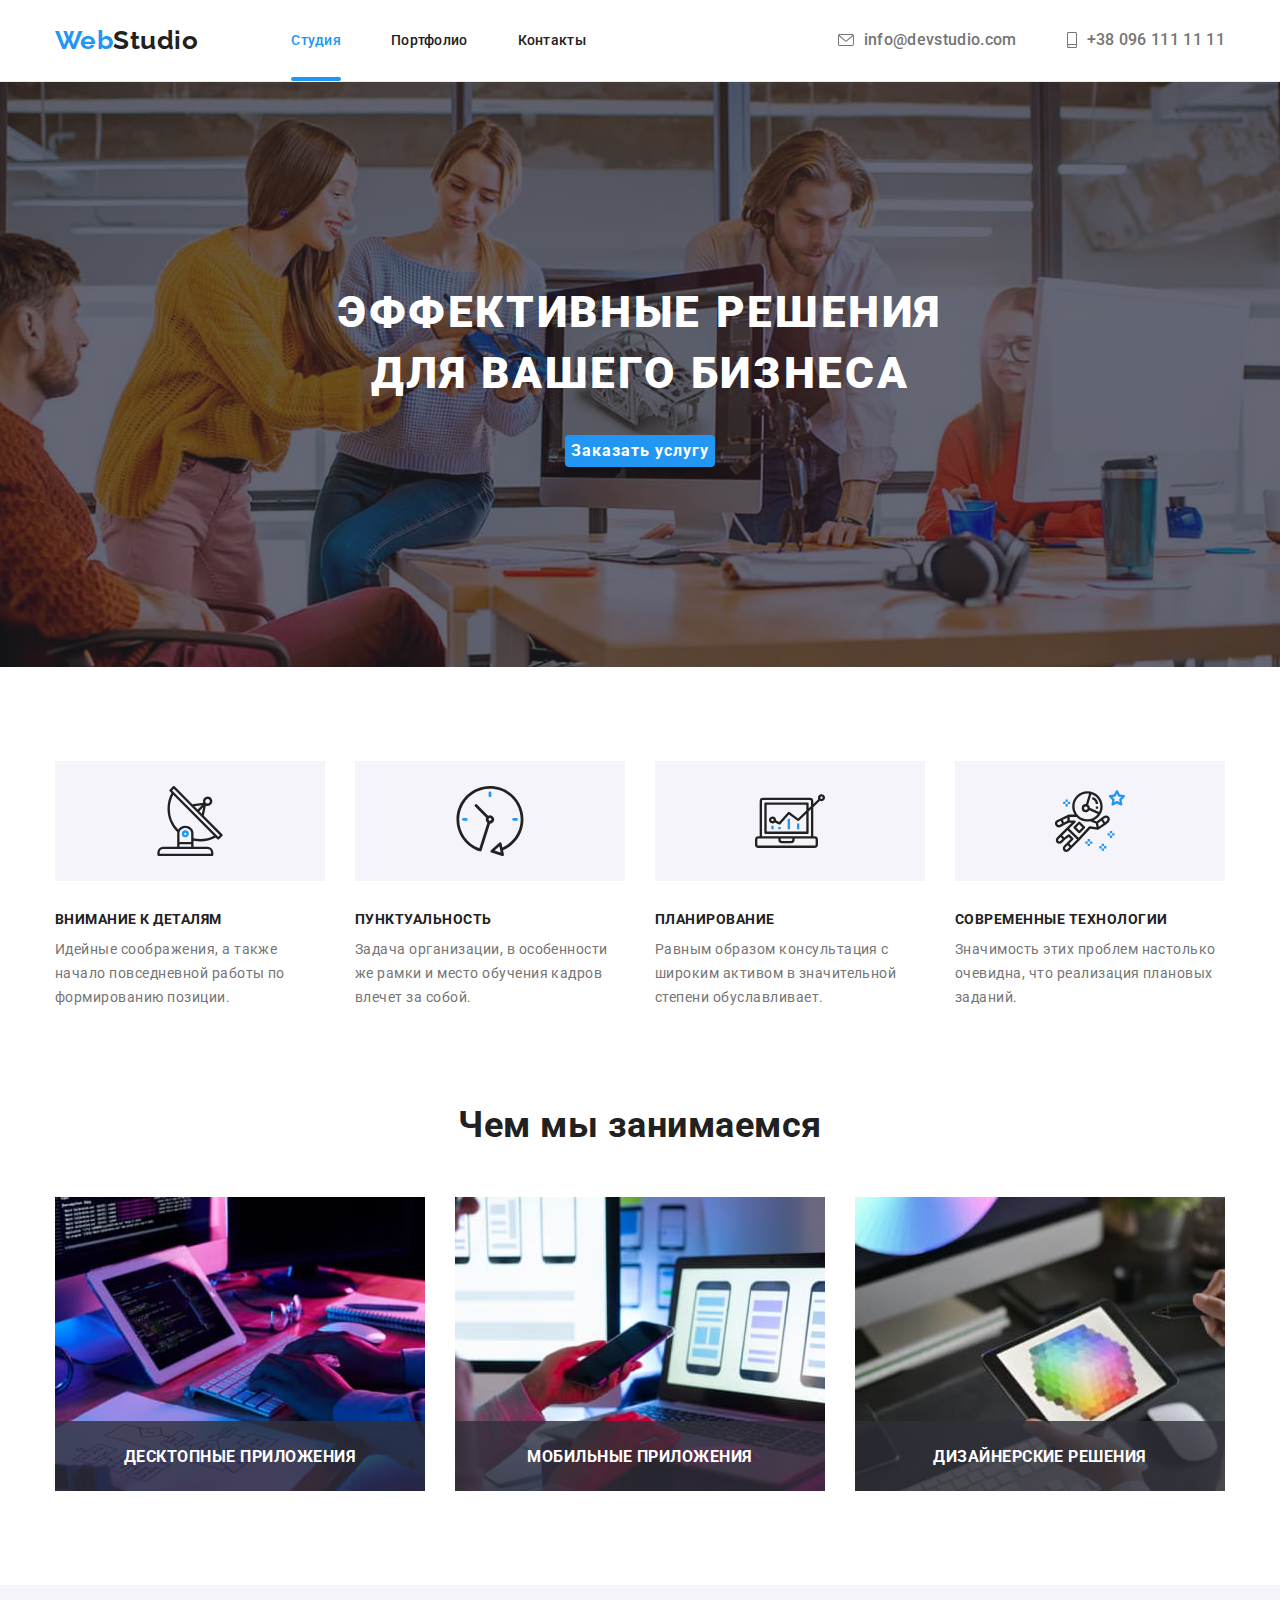
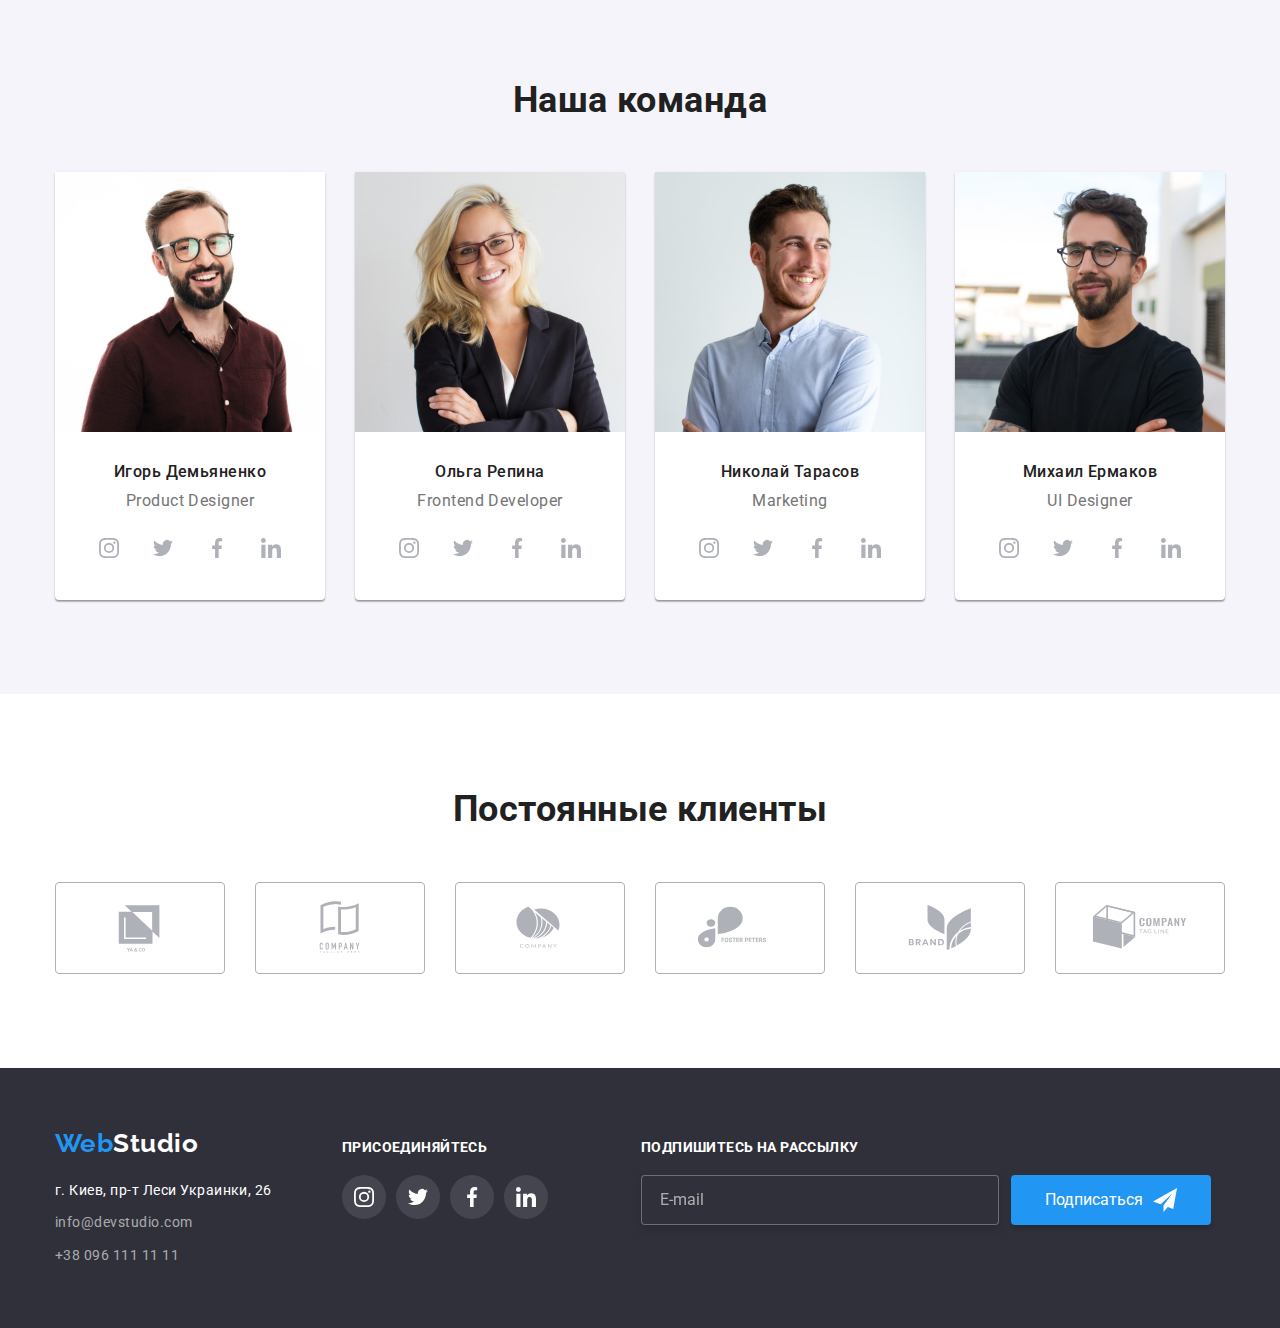
==== index.html @ 96d2380d "Добавляет дз6" ====
<!DOCTYPE html>
<html lang="ru">
    <head>
        <meta charset="UTF-8">
        <meta name="viewport" content="width=device-width, initial-scale=1.0">
        <title>ДЗ</title>
        <link href="https://fonts.googleapis.com/css2?family=Raleway:wght@700&family=Roboto:wght@400;500;700;900&display=swap"
            rel="stylesheet">
        <link rel="stylesheet" href="https://cdnjs.cloudflare.com/ajax/libs/modern-normalize/1.1.0/modern-normalize.min.css">
        <link rel="stylesheet" href="./css/style.css">
    </head>
    <body>
        <header class="header">
            <div class="container header-container">
                <nav class="nav-header">   
                    <a href="./index.html" class="logo">
                        <span class="logo-first">Web</span><span class="logo-second">Studio</span>
                    </a>
                    <ul class="site-nav list">
                        <li class="item"><a href="./index.html" class="studio">Студия</a></li>
                        <li class="item"><a href="./portfolio.html" class="link">Портфолио</a></li>
                        <li class="item"><a href="" class="link">Контакты</a></li>
                    </ul>
                </nav>
                    <ul class="nav-adress list">
                        <li class="envelope">
                            <a class="adress adress-envelope list" href="mailto:info@devstudio.com">
                                <svg width="16px" height="12px" class="icon-adress">
                                    <use href="./img/Icon/icon.svg#envelope"></use>
                                </svg>
                                info@devstudio.com</a>
                        </li>
                        <li>
                            <a class="adress adress-smartphone list" href="tel:+380961111111">
                                <svg width="10px" height="16px" class="icon-adress">
                                    <use href="./img/Icon/icon.svg#smartphone"></use>
                                </svg>
                                +38 096 111 11 11</a>
                        </li>
                    </ul>
            </div>
        </header>
        <main>

            <!-- Герой -->

            <section class="hero overlay">
                <div class="container">
                    <h1 class="hero-title">ЭФФЕКТИВНЫЕ РЕШЕНИЯ <br> ДЛЯ ВАШЕГО БИЗНЕСА</h1>
                    <button data-modal-open class="hero-button">Заказать услугу</button>
                </div>
            </section>

            <!-- Наши особенности -->
            
            <section class="section-features">
                <div class="container">
                    <h2 class="section-features-title">Наши особенности</h2>
                    <ul class="features list">
                        <li class="features-item">
                            <div class="icon-feature">
                                <svg width="70" height="70">
                                    <use href="./img/Icon/icon.svg#antenna"></use>
                                </svg>
                            </div>
                            <h3 class="features-title">ВНИМАНИЕ К ДЕТАЛЯМ</h3>
                            <p class="features-text">Идейные соображения, а также начало повседневной работы по формированию позиции.</p>
                        </li>
                        <li class="features-item">
                            <div class="icon-feature">
                                <svg width="70" height="70">
                                    <use href="./img/Icon/icon.svg#clock"></use>
                                </svg>
                            </div>
                            <h3 class="features-title list">ПУНКТУАЛЬНОСТЬ</h3>
                            <p class="features-text">Задача организации, в особенности же рамки и место обучения кадров влечет за собой.</p>
                        </li>
                        <li class="features-item">
                            <div class="icon-feature">
                                <svg width="70" height="70">
                                    <use href="./img/Icon/icon.svg#diagram"></use>
                                </svg>
                            </div>
                            <h3 class="features-title list">ПЛАНИРОВАНИЕ</h3>
                            <p class="features-text">Равным образом консультация с широким активом в значительной степени обуславливает.</p>
                        </li>
                        <li class="features-item">
                            <div class="icon-feature">
                                <svg width="70" height="70">
                                    <use href="./img/Icon/icon.svg#astronaut"></use>
                                </svg>
                            </div>
                            <h3 class="features-title list">СОВРЕМЕННЫЕ ТЕХНОЛОГИИ</h3>
                            <p class="features-text">Значимость этих проблем настолько очевидна, что реализация плановых заданий.</p>
                        </li>
                    </ul>
                </div>
            </section>

            <!-- Чем мы занимаемся -->

            <section class="section-work">
                <div class="container">
                    <h2 class="section-work-title">Чем мы занимаемся</h2>
                    <ul class="work">
                        <li class="work-img list">
                            <img src="./img/img.jpg" alt="Десктопные приложения" width="370">
                            <p class="work-img-text">ДЕСКТОПНЫЕ ПРИЛОЖЕНИЯ</p>
                        </li>
                        <li class="work-img list">
                            <img src="./img/img2.jpg" alt="Мобильные приложения" width="370">
                            <p class="work-img-text">МОБИЛЬНЫЕ ПРИЛОЖЕНИЯ</p>
                        </li>
                        <li class="work-img list">
                            <img src="./img/img3.jpg" alt="Дизайнерские решения" width="370">
                            <p class="work-img-text">ДИЗАЙНЕРСКИЕ РЕШЕНИЯ</p>
                        </li>
                    </ul>
                </div>
            </section>
            
            <!-- Наша команда -->

            <section class="section-employee">
                <div class="container">
                    <h2 class="section-employee-title">Наша команда</h2>
                    <ul class="employee list">
                        <li class="employee-item">
                            <img src="./img/img4.jpg" alt="Игорь Демьяненко" width="270">
                            <div class="employee-info">
                                <h3 class="employee-title">Игорь Демьяненко</h3>
                                <p class="employee-position">Product Designer</p>
                                <ul class="sn-links">
                                    <li>
                                        <a class="sn-link">
                                            <svg width="20px" height="20px" class="sn-icon">
                                                <use href="./img/Icon/icon.svg#instagram"></use>
                                            </svg>
                                        </a>
                                    </li>
                                    <li>
                                        <a class="sn-link">
                                            <svg width="20px" height="20px" class="sn-icon">
                                                <use href="./img/Icon/icon.svg#twitter"></use>
                                            </svg>
                                        </a>
                                    </li>
                                    <li>
                                        <a class="sn-link">
                                            <svg width="20px" height="20px" class="sn-icon">
                                                <use href="./img/Icon/icon.svg#facebook"></use>
                                            </svg>
                                        </a>
                                    </li>
                                    <li>
                                        <a class="sn-link">
                                            <svg width="20px" height="20px" class="sn-icon">
                                                <use href="./img/Icon/icon.svg#linkedin"></use>
                                            </svg>
                                        </a>
                                    </li>
                                </ul>
                            </div>
                        </li>
                        <li class="employee-item">
                            <img src="./img/img5.jpg" alt="Ольга Репина" width="270">
                            <div class="employee-info">
                                <h3 class="employee-title">Ольга Репина</h3>
                                <p class="employee-position">Frontend Developer</p>
                                <ul class="sn-links">
                                    <li>
                                        <a class="sn-link">
                                            <svg width="20px" height="20px" class="sn-icon">
                                                <use href="./img/Icon/icon.svg#instagram"></use>
                                            </svg>
                                        </a>
                                    </li>
                                    <li>
                                        <a class="sn-link">
                                            <svg width="20px" height="20px" class="sn-icon">
                                                <use href="./img/Icon/icon.svg#twitter"></use>
                                            </svg>
                                        </a>
                                    </li>
                                    <li>
                                        <a class="sn-link">
                                            <svg width="20px" height="20px" class="sn-icon">
                                                <use href="./img/Icon/icon.svg#facebook"></use>
                                            </svg>
                                        </a>
                                    </li>
                                    <li>
                                        <a class="sn-link">
                                            <svg width="20px" height="20px" class="sn-icon">
                                                <use href="./img/Icon/icon.svg#linkedin"></use>
                                            </svg>
                                        </a>
                                    </li>
                                </ul>
                            </div>
                        </li>
                        <li class="employee-item">
                            <img src="./img/img6.jpg" alt="Николай Тарасов" width="270">
                            <div class="employee-info">
                                <h3 class="employee-title">Николай Тарасов</h3>
                                <p class="employee-position marketing-sn">Marketing</p>
                                <ul class="sn-links">
                                    <li>
                                        <a class="sn-link">
                                            <svg width="20px" height="20px" class="sn-icon">
                                                <use href="./img/Icon/icon.svg#instagram"></use>
                                            </svg>
                                        </a>
                                    </li>
                                    <li>
                                        <a class="sn-link">
                                            <svg width="20px" height="20px" class="sn-icon">
                                                <use href="./img/Icon/icon.svg#twitter"></use>
                                            </svg>
                                        </a>
                                    </li>
                                    <li>
                                        <a class="sn-link">
                                            <svg width="20px" height="20px" class="sn-icon">
                                                <use href="./img/Icon/icon.svg#facebook"></use>
                                            </svg>
                                        </a>
                                    </li>
                                    <li>
                                        <a class="sn-link">
                                            <svg width="20px" height="20px" class="sn-icon">
                                                <use href="./img/Icon/icon.svg#linkedin"></use>
                                            </svg>
                                        </a>
                                    </li>
                                </ul>
                            </div>
                            </li>
                        <li class="employee-item">
                            <img src="./img/img7.jpg" alt="Михаил Ермаков" width="270">
                            <div class="employee-info">
                                <h3 class="employee-title">Михаил Ермаков</h3>
                                <p class="employee-position">UI Designer</p>
                                <ul class="sn-links">
                                    <li>
                                        <a class="sn-link">
                                            <svg width="20px" height="20px" class="sn-icon">
                                                <use href="./img/Icon/icon.svg#instagram"></use>
                                            </svg>
                                        </a>
                                    </li>
                                    <li>
                                        <a class="sn-link">
                                            <svg width="20px" height="20px" class="sn-icon">
                                                <use href="./img/Icon/icon.svg#twitter"></use>
                                            </svg>
                                        </a>
                                    </li>
                                    <li>
                                        <a class="sn-link">
                                            <svg width="20px" height="20px" class="sn-icon">
                                                <use href="./img/Icon/icon.svg#facebook"></use>
                                            </svg>
                                        </a>
                                    </li>
                                    <li>
                                        <a class="sn-link">
                                            <svg width="20px" height="20px" class="sn-icon">
                                                <use href="./img/Icon/icon.svg#linkedin"></use>
                                            </svg>
                                        </a>
                                    </li>
                                </ul>
                            </div>
                            </li>
                    </ul>
                </div>
            </section>

            <!-- Постоянные клиенты -->

            <section class="section-clients">
                <div class="container">
                    <h2 class="section-clients-title">Постоянные клиенты</h2>
                    <ul class="clients">
                        <li class="clients-links list">
                            <a href="" class="clients-link">
                                <svg width="106px" height="60px" class="clients-icon">
                                    <use href="./img/Icon/icon.svg#client1"></use>
                                </svg>
                            </a>
                        </li>
                        <li class="clients-links list">
                            <a href="" class="clients-link">
                                <svg width="106px" height="60px" class="clients-icon">
                                    <use href="./img/Icon/icon.svg#client2"></use>
                                </svg>
                            </a>
                        </li>
                        <li class="clients-links list">
                            <a href="" class="clients-link">
                                <svg width="106px" height="60px" class="clients-icon">
                                    <use href="./img/Icon/icon.svg#client3"></use>
                                </svg>
                            </a>
                        </li>
                        <li class="clients-links list">
                            <a href="" class="clients-link">
                                <svg width="106px" height="60px" class="clients-icon">
                                    <use href="./img/Icon/icon.svg#client4"></use>
                                </svg>
                            </a>
                        </li>
                        <li class="clients-links list">
                            <a href="" class="clients-link">
                                <svg width="106px" height="60px" class="clients-icon">
                                    <use href="./img/Icon/icon.svg#client5"></use>
                                </svg>
                            </a>
                        </li>
                        <li class="clients-links list">
                            <a href="" class="clients-link">
                                <svg width="106px" height="60px" class="clients-icon">
                                    <use href="./img/Icon/icon.svg#client6"></use>
                                </svg>
                            </a>
                        </li>
                    </ul>
                </div>
            </section>
        </main>
        <footer class="footer">
            <div class="container">
                <div>
                    <a href="./index.html" class="logo">
                        <span class="footer-logo-first">Web</span><span class="footer-logo-second">Studio</span>
                    </a>
                    <address class="footer-adress">
                        <p class="adress-gps">г. Киев, пр-т Леси Украинки, 26</p>
                        <a class="adress-mail" href="mailto:info@devstudio.com">info@devstudio.com</a>
                        <a class="adress-tel" href="tel:+380961111111">+38 096 111 11 11</a>
                    </address>
                </div>
                <div class="sn-adress">
                    <p class="social-network-title">ПРИСОЕДИНЯЙТЕСЬ</p>
                    <ul class="our-sn list">
                        <li class="our-links">
                            <a href="" class="our-link">
                                <svg width="20px" height="20px" class="our-sn-icon">
                                    <use href="./img/Icon/icon.svg#instagram"></use>
                                </svg>
                            </a>
                        </li>
                        <li class="our-links">
                            <a href="" class="our-link">
                                <svg width="20px" height="20px" class="our-sn-icon">
                                    <use href="./img/Icon/icon.svg#twitter"></use>
                                </svg>
                            </a>
                        </li>
                        <li class="our-links">
                            <a href="" class="our-link">
                                <svg width="20px" height="20px" class="our-sn-icon">
                                    <use href="./img/Icon/icon.svg#facebook"></use>
                                </svg>
                            </a>
                        </li>
                        <li class="our-links">
                            <a href="" class="our-link">
                                <svg width="20px" height="20px" class="our-sn-icon">
                                    <use href="./img/Icon/icon.svg#linkedin"></use>
                                </svg>
                            </a>
                        </li>
                    </ul>
                </div>
                <div class="mailing">
                    <p>ПОДПИШИТЕСЬ НА РАССЫЛКУ</p>
                    <form class="mailing-form">
                        <input class="mailing-input" type="email" placeholder="E-mail" />
                        <button class="mailing-button">
                            <span class="mailing-button-text"></span>Подписаться</span>
                            <svg width="24px" height="24px" class="mailing-button-icon">
                                <use href="./img/Icon/icon.svg#icon-send"></use>
                            </svg>
                        </button>
                    </form>
                </div>
            </div>
        </footer>
        <div data-modal class="backdrop is-hidden">
            <div class="modal">
                <button data-modal-close class="modal-close-button">
                    <svg width="18" height="18" class="modal-close-icon">
                        <use href="./img/Icon/icon.svg#close-black"></use>
                    </svg>
                </button>
                <form class="form js-speaker-form">
                    <p>Оставьте свои данные, мы вам перезвоним</p>
                    <div class="form-field">
                        <label class="form-label" for="name">Имя</label>
                        <div class="input-icon-wrapper">
                            <input class="form-input" type="text" name="name" id="name" />
                            <svg width="18px" height="18px" class="form-icon">
                                <use href="./img/Icon/icon.svg#person-black"></use>
                            </svg>
                        </div>
                        <div class="form-field">
                        <label class="form-label" for="tel">Телефон</label>
                        <div class="input-icon-wrapper">
                            <input class="form-input" type="tel" name="tel" id="tel" />
                            <svg width="18px" height="18px" class="form-icon">
                                <use href="./img/Icon/icon.svg#phone-black"></use>
                            </svg>
                        </div>
                    </div>
                    <div class="form-field">
                        <label class="form-label" for="mail">Почта</label>
                        <div class="input-icon-wrapper">
                            <input class="form-input" type="email" name="mail" id="mail" />
                            <svg width="18px" height="18px" class="form-icon">
                                <use href="./img/Icon/icon.svg#email-black"></use>
                            </svg>
                        </div>
                    </div>
                    <div class="form-field">
                        <label class="form-label" for="comment">Коментарий</label>
                        <textarea name="comment" id="comment" rows="10" placeholder="Введите текст"></textarea>
                    </div>
                    <div class="checkbox">
                        <label class="checkbox-label" for="policy">
                            <input class="checkbox-input" type="checkbox" name="policy" id="policy">
                            <span class="checkbox-icon"></span>
                            <span>Соглашаюсь с рассылкой и принимаю</span>
                            <a href="">Условия договора</a>
                        </label>
                    </div>
                    <button type="submit">ОТПРАВИТЬ</button>
                </form>
            </div>
        </div>
        <script src="./js/modal.js"></script>
        <script>
            (() => {
                document
                    .querySelector('.js-speaker-form')
                    .addEventListener('submit', e => {
                        e.preventDefault();

                        new FormData(e.currentTarget).forEach((value, name) =>
                            console.log(`${name}: ${value}`),
                        );
                    });
            })();
        </script>
    </body>
</html>
---- css/style.css ----
:root {
  --primary-text-color: #757575;
  --title-text-color: #212121;
  --accent-color: #2196f3;
  --primary-fon-color: #2f303a;
  --secondary-fon-color: #f5f4fa;
  --adress-text-color: rgb(255, 255, 255, 0.6);
  --white: #ffffff;
}

body {
  color: var(--primary-text-color);
  font-family: roboto, sans-serif;
  letter-spacing: 0.03em;
}
.list {
  padding: 0;
  margin: 0;
  list-style: none;
}
img {
  display: block;
  max-width: 100%;
}

/* Container */

.container {
  width: 1200px;
  margin-left: auto;
  margin-right: auto;
  padding-left: 15px;
  padding-right: 15px;
}

/* Header */

.header {
  background-color: var(--white);
  border-bottom: 1px solid #ececec;
}
.header-container {
  display: flex;
  align-items: center;
}
.nav-header {
  display: flex;
  align-items: center;
}
.logo {
  font-family: raleway, sans-serif;
  font-weight: 700;
  font-size: 26px;
  line-height: 1.2;
  text-decoration: none;
}

.logo-first {
  color: var(--accent-color);
}
.logo-second {
  color: var(--title-text-color);
}
.site-nav {
  display: flex;
  align-items: center;
  margin-left: 93px;
}
.site-nav .item:last-child {
  margin-right: 0;
}
.item {
  display: inline;
  margin-right: 50px;
}
.studio {
  position: relative;
  color: var(--accent-color);
  font-weight: 500;
  font-size: 14px;
  line-height: 1.2;
  letter-spacing: 0.02em;
  text-decoration: none;
  display: block;
  padding-top: 32px;
  padding-bottom: 32px;
}
.studio::after {
  content: '';
  position: absolute;
  display: block;
  left: 0;
  bottom: 0;
  width: 100%;
  height: 4px;
  background-color: var(--accent-color);
  border-radius: 2px;
  transition: opacity 250ms cubic-bezier(0.4, 0, 0.2, 1);
}
.link {
  color: var(--title-text-color);
  font-weight: 500;
  font-size: 14px;
  line-height: 1.2;
  letter-spacing: 0.02em;
  text-decoration: none;
  display: block;
  padding-top: 32px;
  padding-bottom: 32px;
  padding-left: 0;
  margin: 0;
  transition: color 250ms cubic-bezier(0.4, 0, 0.2, 1);
}
.link:hover,
.link:focus {
  color: var(--accent-color);
}
.nav-adress {
  display: flex;
  align-items: center;
  margin-left: auto;
}
.icon-adress {
  margin-right: 10px;
  fill: currentColor;
}
.adress {
  color: var(--primary-text-color);
  font-weight: 500;
  line-height: 16px;
  letter-spacing: 0.02em;
  text-decoration: none;
  margin-left: 50px;
  padding-top: 32px;
  padding-bottom: 32px;
  display: flex;
  align-items: center;
  transition: color 250ms cubic-bezier(0.4, 0, 0.2, 1);
}
.adress:hover,
.adress:focus {
  color: var(--accent-color);
}

/* Hero */

.hero {
  text-align: center;
  padding-top: 200px;
  padding-bottom: 200px;
}
.overlay {
  max-width: 1600px;
  max-height: 600px;
  margin-left: auto;
  margin-right: auto;
  background-image: linear-gradient(
      to right,
      rgba(47, 48, 58, 0.4),
      rgba(47, 48, 58, 0.4)
    ),
    url(../img/Герой-фон/hero-img.jpg);
  background-size: cover;
  background-repeat: no-repeat;
  background-position: center;
}
.hero-title {
  color: var(--white);
  letter-spacing: 0.06em;
  font-weight: 900;
  font-size: 44px;
  line-height: 1.4;
  text-align: center;
  margin-top: 0;
  margin-bottom: 30px;
}
.hero-button {
  color: var(--white);
  background-color: var(--accent-color);
  font-family: roboto, sans-serif;
  letter-spacing: 0.06em;
  font-weight: 700;
  font-size: 16px;
  line-height: 1.9;
  box-shadow: 0px 4px 4px rgba(0, 0, 0, 0.15);
  border-radius: 4px;
  border: 0;
}

/* Features */

.section-features {
  text-align: center;
  margin-top: 0;
  margin-right: 0;
  padding-top: 94px;
  padding-bottom: 94px;
  margin-left: 0;
}

.section-features-title {
  color: var(--title-text-color);
  font-weight: 700;
  font-size: 36px;
  line-height: 1.2;
  text-align: center;
  position: absolute;
  width: 1px;
  height: 1px;
  margin: -1px;
  border: 0;
  padding: 0;

  white-space: nowrap;
  clip-path: inset(100%);
  clip: rect(0 0 0 0);
  overflow: hidden;
}
.features {
  display: flex;
}
.features-item {
  margin-right: 30px;
  width: 270px;
}
.features-item:last-child {
  margin-right: 0;
}
.icon-feature {
  height: 120px;
  background-color: var(--secondary-fon-color);
  margin-bottom: 30px;
  display: flex;
  align-items: center;
  justify-content: center;
}
.features-title {
  text-align: left;
  color: var(--title-text-color);
  font-weight: 700;
  font-size: 14px;
  line-height: 1.2;
  margin-top: 0;
  margin-bottom: 10px;
}
.features-text {
  text-align: left;
  font-size: 14px;
  line-height: 1.7;
  margin-top: 0;
  margin-bottom: 0;
}

/* Work */

.section-work {
  text-align: center;
  margin-top: 0px;
  padding-bottom: 94px;
}
.section-work-title {
  color: var(--title-text-color);
  font-weight: 700;
  font-size: 36px;
  line-height: 1.2;
  text-align: center;
  margin-top: 0;
  margin-bottom: 50px;
}
.work {
  display: flex;
  margin-top: 0;
  margin-bottom: 0;
  padding-left: 0;
}
.work-img {
  position: relative;
  display: block;
  margin-right: 30px;
}
.work-img:last-child {
  margin-right: 0;
}
.work-img-text {
  display: block;
  position: absolute;
  left: 0;
  bottom: 0;
  font-weight: 700;
  color: var(--white);
  background-color: rgba(47, 48, 58, 0.8);
  margin: 0;
  padding-top: 27px;
  padding-bottom: 27px;
  width: 100%;
  height: 70px;
}

/* Employee */

.section-employee {
  background-color: var(--secondary-fon-color);
  padding-bottom: 94px;
  padding-top: 94px;
}
.section-employee-title {
  color: var(--title-text-color);
  font-weight: 700;
  font-size: 36px;
  line-height: 1.2;
  text-align: center;
  margin-top: 0;
  margin-bottom: 50px;
}
.employee {
  text-align: center;
  display: flex;
}
.employee-item {
  width: 270px;
  margin-right: 30px;
  background-color: var(--white);
  box-shadow: 0px 1px 3px rgba(0, 0, 0, 0.12), 0px 1px 1px rgba(0, 0, 0, 0.14),
    0px 2px 1px rgba(0, 0, 0, 0.2);
  border-radius: 0px 0px 4px 4px;
}
.employee-item:last-child {
  margin-right: 0;
}
.employee-info {
  padding: 30px 32px;
}
.employee-title {
  color: var(--title-text-color);
  font-weight: 500;
  font-size: 16px;
  line-height: 1.2;
  margin-top: 0;
  margin-bottom: 10px;
}
.employee-position {
  font-size: 16px;
  line-height: 1.2;
  margin-top: 0;
  margin-bottom: 16px;
}
.sn-links {
  display: flex;
  list-style: none;
  padding-left: 0;
  justify-content: space-between;
}
.sn-link {
  display: flex;
  align-items: center;
  justify-content: center;
  width: 44px;
  height: 44px;
  border-radius: 50px;
  color: #afb1b8;
  transition: background-color 250ms cubic-bezier(0.4, 0, 0.2, 1),
    color 250ms cubic-bezier(0.4, 0, 0.2, 1);
}
.sn-link:hover,
.sn-link:focus {
  background-color: var(--accent-color);
  color: var(--white);
}
.sn-icon {
  fill: currentColor;
}

/* clients */

.section-clients {
  padding-bottom: 94px;
  padding-top: 94px;
}
.section-clients-title {
  color: var(--title-text-color);
  font-weight: 700;
  font-size: 36px;
  line-height: 1.2;
  text-align: center;
  margin-top: 0;
  margin-bottom: 50px;
}
.clients {
  display: flex;
  padding-left: 0;
  margin-top: 0;
  margin-bottom: 0;
  justify-content: space-between;
}
.clients-links {
  display: flex;
  width: 170px;
  height: 92px;
}
.clients-link {
  display: flex;
  width: 100%;
  height: 100%;
  align-items: center;
  justify-content: center;
  border: 1px solid #afb1b8;
  border-radius: 4px;
  color: #afb1b8;
  transition: color 250ms cubic-bezier(0.4, 0, 0.2, 1),
    border-color 250ms cubic-bezier(0.4, 0, 0.2, 1);
}
.clients-link:hover,
.clients-link:focus {
  color: var(--accent-color);
  border-color: var(--accent-color);
}
.clients-icon {
  fill: currentColor;
}

/* footer */

.footer {
  background-color: var(--primary-fon-color);
  padding-top: 60px;
  padding-bottom: 60px;
}
.footer-logo-first {
  color: var(--accent-color);
}
footer .container {
  display: flex;
  align-items: baseline;
}
.sn-adress {
  margin-left: 70px;
}
.footer-logo-second {
  color: var(--white);
}
.footer-adress {
  font-style: normal;
  font-size: 14px;
  line-height: 1.7;
  display: flex;
  flex-direction: column;
  margin-top: 20px;
}
.adress-gps {
  color: var(--white);
  margin-top: 0;
  margin-bottom: 9px;
}
.adress-mail {
  color: var(--adress-text-color);
  text-decoration: none;
  margin-bottom: 9px;
}
.adress-tel {
  color: var(--adress-text-color);
  text-decoration: none;
}

.social-network-title {
  font-weight: 700;
  font-size: 14px;
  line-height: 1.2;
  letter-spacing: 0.03em;
  color: var(--white);
  margin-top: 0;
  margin-bottom: 20px;
}
.our-sn {
  display: flex;
}
.our-links {
  margin-right: 10px;
}
.our-links:last-child {
  margin-right: 0;
}
.our-link {
  display: flex;
  width: 44px;
  height: 44px;
  background-color: rgb(255, 255, 255, 0.1);
  border-radius: 50px;
  align-items: center;
  justify-content: center;
  transition: background-color 250ms cubic-bezier(0.4, 0, 0.2, 1);
}
.our-link:hover,
.our-link:focus {
  background-color: var(--accent-color);
}
.our-sn-icon {
  fill: var(--white);
}
.mailing {
  margin-left: 93px;
}
.mailing-form {
  display: flex;
  justify-content: center;
}
.mailing p {
  margin: 0;
  margin-bottom: 20px;
  font-weight: 700;
  font-size: 14px;
  line-height: 1.1;
  letter-spacing: 0.03em;
  color: var(--white);
}
.mailing-input {
  outline: none;
  font-family: roboto, sans-serif;
  width: 358px;
  height: 50px;
  border: 1px solid rgba(255, 255, 255, 0.3);
  filter: drop-shadow(0px 4px 4px rgba(0, 0, 0, 0.15));
  border-radius: 4px;
  background-color: var(--primary-fon-color);
  color: var(--white);
}
.mailing-input::placeholder {
  font-family: roboto, sans-serif;
  font-size: 16px;
  line-height: 1.25;
  color: rgba(255, 255, 255, 0.6);
  padding-left: 16px;
}
.mailing-button {
  display: flex;
  width: 200px;
  height: 50px;
  margin-left: 12px;
  padding: 0;
  color: var(--white);
  background: var(--accent-color);
  box-shadow: 0px 4px 4px rgba(0, 0, 0, 0.15);
  border: 0;
  border-radius: 4px;
  align-items: center;
  justify-content: center;
}
.mailing-button-text {
  font-family: roboto, sans-serif;
  font-weight: 700;
  font-size: 16px;
  line-height: 1.9;
  letter-spacing: 0.06em;
  color: var(--white);
}
.mailing-button-icon {
  margin-left: 10px;
  fill: var(--white);
}

/* Backdrop */

.backdrop {
  position: fixed;
  left: 0;
  bottom: 0;
  width: 100%;
  height: 100%;
  background-color: rgba(0, 0, 0, 0.2);
  opacity: 1;
  transition: opacity 250ms cubic-bezier(0.4, 0, 0.2, 1);
}
.backdrop.is-hidden {
  opacity: 0;
  pointer-events: none;
}
.modal {
  display: flex;
  flex-direction: column;
  position: absolute;
  top: 50%;
  left: 50%;
  transform: translate(-50%, -50%);

  min-width: 528px;
  min-height: 581px;

  background-color: #fff;
}
.modal-close-button {
  position: absolute;
  display: block;
  top: 8px;
  right: 8px;
  width: 30px;
  height: 30px;
  margin: 0;
  padding: 0;
  border-radius: 50px;
  background-color: #ffffff;
  border: 1px solid rgba(0, 0, 0, 0.1);
}
.modal-close-icon {
  display: block;
  position: absolute;
  left: 50%;
  top: 50%;
  transform: translate(-50%, -50%);
  transition: fill 250ms cubic-bezier(0.4, 0, 0.2, 1);
}
.modal-close-icon:hover {
  fill: var(--accent-color);
}
textarea {
  resize: none;
}
.form {
  display: flex;
  flex-direction: column;
  width: 448px;
  margin-right: 40px;
  margin-left: 40px;
}
.form p {
  display: block;
  width: 100%;
  margin-top: 40px;
  margin-bottom: 12px;
  color: var(--title-text-color);
  font-weight: 700;
  font-size: 20px;
  line-height: 1.2;
  text-align: center;
}
.form-field {
  display: flex;
  flex-direction: column;
}
.form-field:last-child {
  margin-bottom: 0;
}
.form-label {
  margin-bottom: 4px;
  font-weight: 400;
  font-size: 12px;
  line-height: 1.2;
  letter-spacing: 0.01em;
}
.input-icon-wrapper {
  position: relative;
}
.input-icon-wrapper:hover .form-icon,
.input-icon-wrapper:focus-within .form-icon {
  fill: var(--accent-color);
}
.input-icon-wrapper:hover .form-input,
.input-icon-wrapper:focus-within .form-input {
  border-color: var(--accent-color);
}
.form-icon {
  position: absolute;
  top: 11px;
  left: 12px;
  transition: fill 250ms cubic-bezier(0.4, 0, 0.2, 1);
}
.form-input {
  outline: none;
  margin-bottom: 10px;
  font-family: roboto, sans-serif;
  padding-top: 12px;
  padding-bottom: 12px;
  padding-left: 42px;
  width: 448px;
  height: 40px;
  border: 1px solid rgba(33, 33, 33, 0.2);
  border-radius: 4px;
  transition: border-color 250ms cubic-bezier(0.4, 0, 0.2, 1);
}
.form-field textarea {
  outline: none;
  padding: 12px 16px;
  margin-bottom: 20px;
  font-family: roboto, sans-serif;
  font-weight: 400;
  font-size: 14px;
  line-height: 1.2;
  letter-spacing: 0.01em;
  border: 1px solid rgba(33, 33, 33, 0.2);
  border-radius: 4px;
  transition: border-color 250ms cubic-bezier(0.4, 0, 0.2, 1);
}
.form-field textarea:hover,
.form-field textarea:focus-within {
  border-color: var(--accent-color);
}
textarea::placeholder {
  font-family: roboto, sans-serif;
  color: rgba(117, 117, 117, 0.5);
}
.checkbox-label {
  display: flex;
  align-items: center;
}
.checkbox-input {
  position: absolute;
  width: 1px;
  height: 1px;
  margin: -1px;
  border: 0;
  padding: 0;
  clip: rect(0 0 0 0);
  overflow: hidden;
}
.checkbox-input:checked + .checkbox-icon {
  background-color: var(--accent-color);
  background-image: url(../img/Icon/icon-check.svg);
  background-size: contain;
  background-origin: border-box;
  border-color: var(--accent-color);
}
.checkbox-icon {
  content: '';
  display: inline-block;
  width: 16px;
  height: 15px;
  margin-right: 7px;
  border: 2px solid black;
  border-radius: 2px;
}
.checkbox-label a {
  padding-left: 4px;
  padding-bottom: 0;
  color: var(--accent-color);
}
.form button {
  display: block;
  color: var(--white);
  width: 200px;
  height: 50px;
  margin: auto;
  margin-bottom: 40px;
  background: var(--accent-color);
  box-shadow: 0px 4px 4px rgba(0, 0, 0, 0.15);
  border: 0;
  border-radius: 4px;
  transition: background-color 250ms cubic-bezier(0.4, 0, 0.2, 1);
}
.form button:hover,
.form button:focus {
  background-color: #188ce8;
}

.checkbox {
  display: flex;
  justify-content: center;
  font-weight: 400;
  font-size: 14px;
  line-height: 1.7;
  margin-bottom: 30px;
}

/* Portfolio-main */

.portfolio-main {
  padding-top: 94px;
  padding-bottom: 94px;
}
/* Portfolio filter */
.site-filter {
  margin-bottom: 50px;
  display: flex;
  justify-content: center;
}
.site-filter-item {
  margin-right: 8px;
}
.site-filter-item:last-child {
  margin-right: 0px;
}
.button-filter {
  color: var(--title-text-color);
  background-color: var(--secondary-fon-color);
  border-radius: 4px;
  font-weight: 500;
  font-size: 16px;
  line-height: 1.4;
  padding-top: 6px;
  padding-right: 22px;
  padding-bottom: 6px;
  padding-left: 22px;
  border: 0;
  transition: color 250ms cubic-bezier(0.4, 0, 0.2, 1),
    background-color 250ms cubic-bezier(0.4, 0, 0.2, 1),
    box-shadow 250ms cubic-bezier(0.4, 0, 0.2, 1);
}
.button-filter:hover,
.button-filter:focus {
  color: var(--white);
  background-color: var(--accent-color);
  box-shadow: 0px 3px 1px rgba(0, 0, 0, 0.1), 0px 1px 2px rgba(0, 0, 0, 0.08),
    0px 2px 2px rgba(0, 0, 0, 0.12);
}

/* Portfolio */

.portfolio {
  display: flex;
  flex-wrap: wrap;
  padding-left: 0;
  margin-left: -30px;
  margin-top: -30px;
  margin-bottom: 0;
}
.portfolio-examples {
  flex-basis: calc(100% / 3 - 30px);
  margin-left: 30px;
  margin-top: 30px;
  width: 370px;
}
.portfolio-button {
  position: relative;
  color: var(--accent-color);
  font-weight: 500;
  font-size: 14px;
  line-height: 1.2;
  letter-spacing: 0.02em;
  text-decoration: none;
  padding-top: 32px;
  padding-bottom: 32px;
}
.portfolio-button::after {
  content: '';
  position: absolute;
  display: block;
  left: 0;
  bottom: 0;
  width: 100%;
  height: 4px;
  background-color: var(--accent-color);
  border-radius: 2px;
  transition: opacity 250ms cubic-bezier(0.4, 0, 0.2, 1);
}
.portfolio-link {
  color: var(--primary-text-color);
  text-decoration: none;
  display: block;
  transition: box-shadow 250ms cubic-bezier(0.4, 0, 0.2, 1);
}
.portfolio-link:hover,
.portfolio-link:focus {
  box-shadow: 0px 1px 1px rgba(0, 0, 0, 0.12), 0px 4px 4px rgba(0, 0, 0, 0.06),
    1px 4px 6px rgba(0, 0, 0, 0.16);
}
.portfolio-link:hover .subtext-wrapper,
.portfolio-link:focus .subtext-wrapper {
  transform: translateY(0%);
}
.portfolio-examples-img {
  position: relative;
  padding-left: 0;
  overflow: hidden;
}
.subtext-wrapper {
  position: absolute;
  left: 0;
  bottom: 0%;
  transform: translateY(100%);
  transition: transform 250ms cubic-bezier(0.4, 0, 0.2, 1);
  font-weight: 400;
  font-size: 18px;
  line-height: 1.5;
  background-color: rgba(33, 150, 243, 0.9);
  width: 370px;
  height: 294px;
  color: #fff;
}
.subtext-text {
  display: block;
  margin: 0;
  padding-top: 63px;
  padding-right: 24px;
  padding-bottom: 63px;
  padding-left: 24px;
}
.portfolio-link-text {
  padding-top: 20px;
  padding-bottom: 20px;
  padding-right: 24px;
  padding-left: 24px;
  border: 1px solid #eeeeee;
  border-top: 0px;
}
.portfolio-examples-title {
  color: var(--title-text-color);
  font-weight: 700;
  font-size: 18px;
  line-height: 1.7;
  letter-spacing: 0.06em;
  margin-top: 0;
  margin-bottom: 4px;
}
.portfolio-examples-text {
  font-size: 16px;
  line-height: 1.6;
  margin: 0;
}
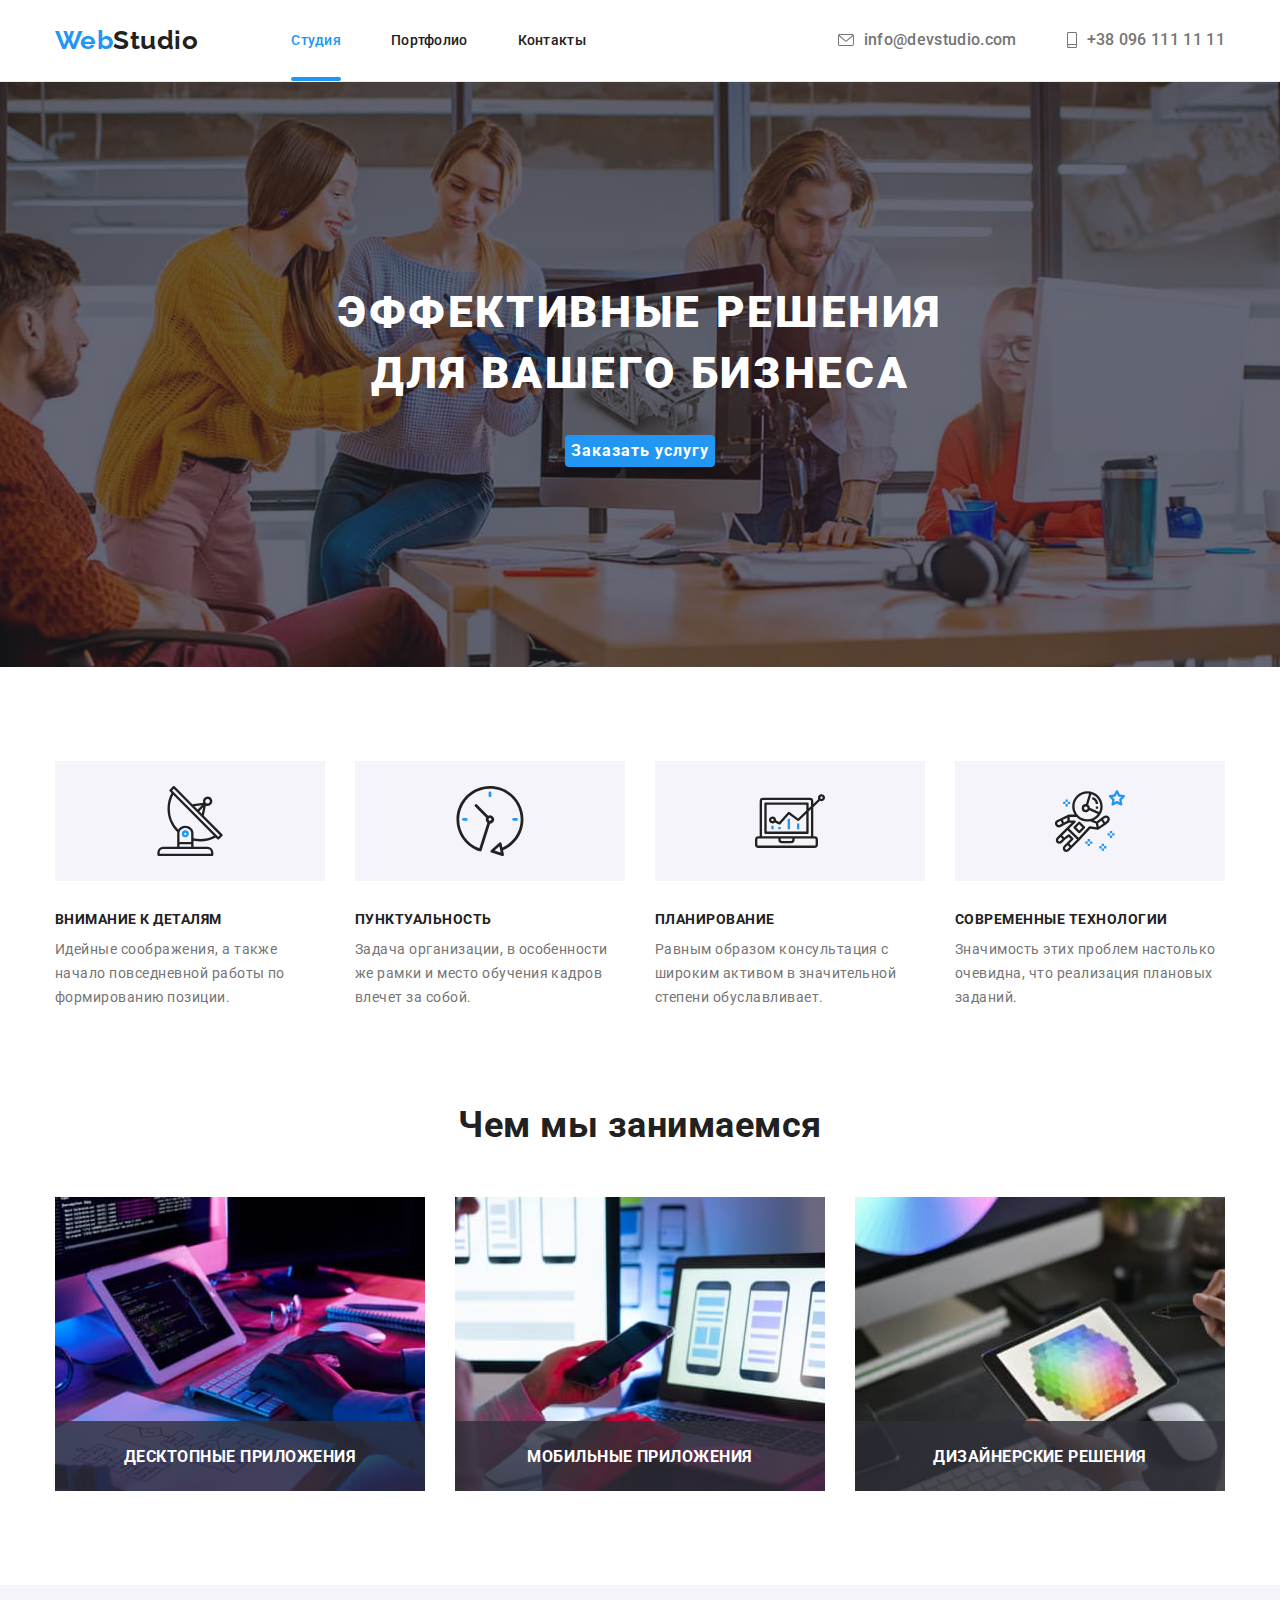
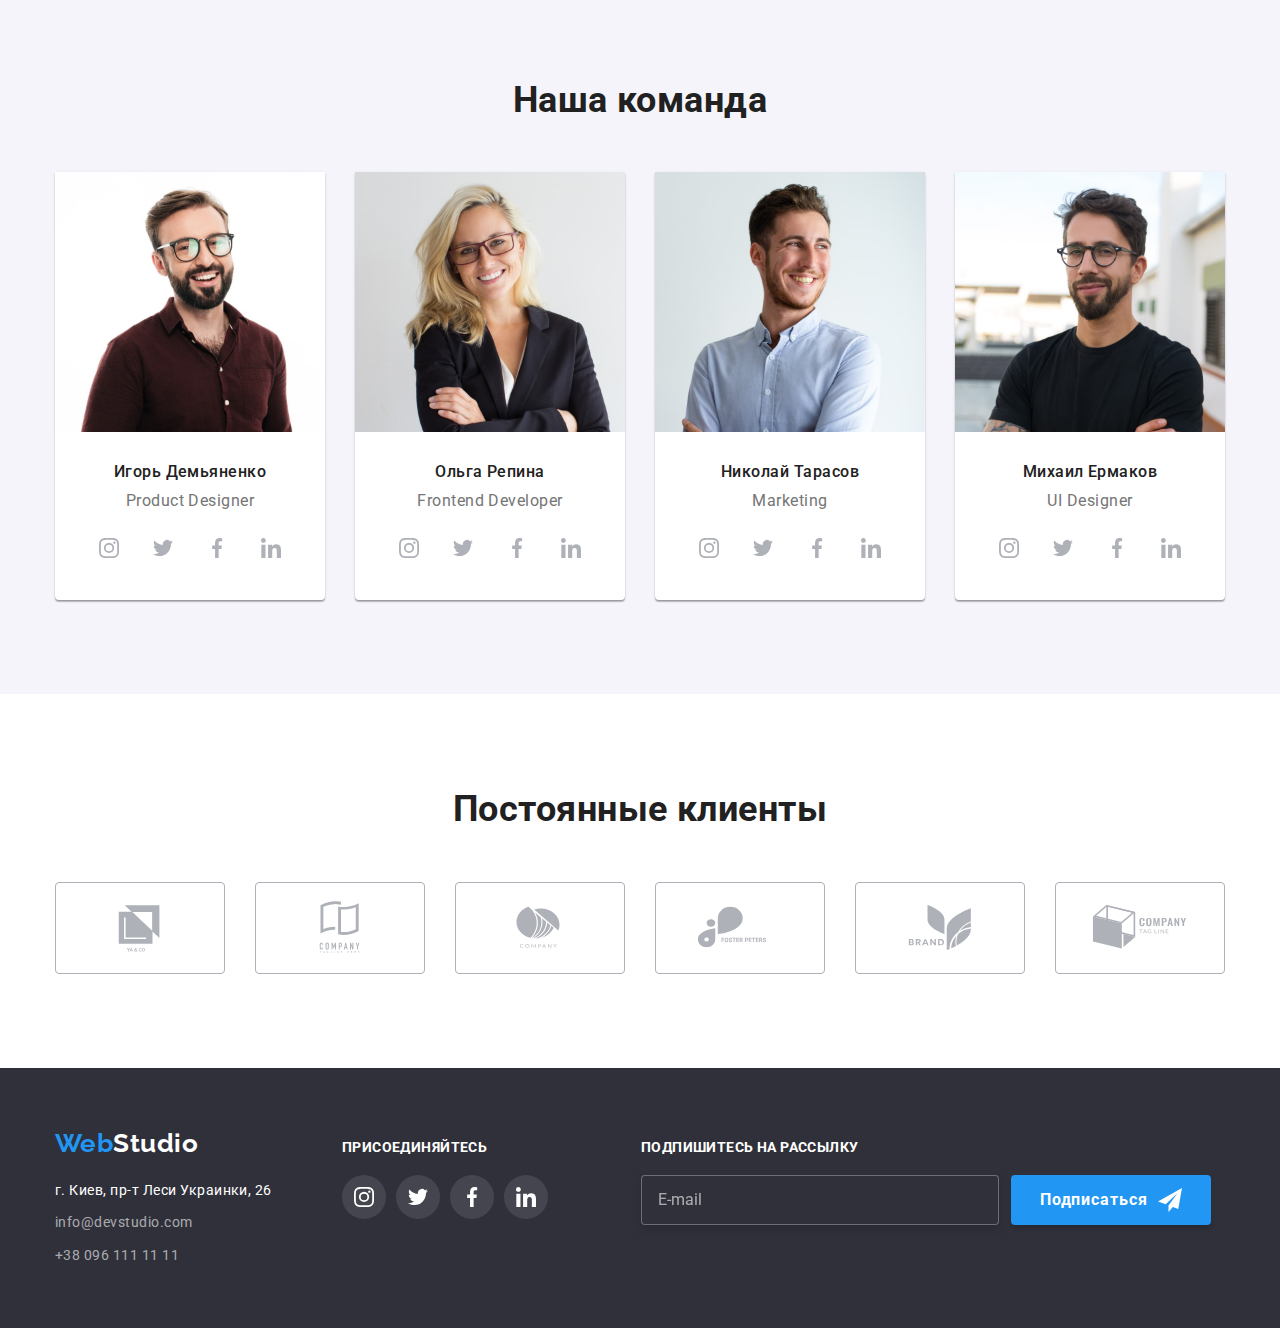
==== commit 228bb5e0: "добавляет правки дз6" ====
--- a/index.html
+++ b/index.html
@@ -379,7 +379,7 @@
                     <form class="mailing-form">
                         <input class="mailing-input" type="email" placeholder="E-mail" />
                         <button class="mailing-button">
-                            <span class="mailing-button-text"></span>Подписаться</span>
+                            <span class="mailing-button-text">Подписаться</span>
                             <svg width="24px" height="24px" class="mailing-button-icon">
                                 <use href="./img/Icon/icon.svg#icon-send"></use>
                             </svg>
@@ -406,12 +406,13 @@
                             </svg>
                         </div>
                         <div class="form-field">
-                        <label class="form-label" for="tel">Телефон</label>
-                        <div class="input-icon-wrapper">
-                            <input class="form-input" type="tel" name="tel" id="tel" />
-                            <svg width="18px" height="18px" class="form-icon">
-                                <use href="./img/Icon/icon.svg#phone-black"></use>
-                            </svg>
+                            <label class="form-label" for="tel">Телефон</label>
+                            <div class="input-icon-wrapper">
+                                <input class="form-input" type="tel" name="tel" id="tel" />
+                                <svg width="18px" height="18px" class="form-icon">
+                                    <use href="./img/Icon/icon.svg#phone-black"></use>
+                                </svg>
+                            </div>
                         </div>
                     </div>
                     <div class="form-field">
--- a/css/style.css
+++ b/css/style.css
@@ -517,6 +517,7 @@
   font-family: roboto, sans-serif;
   width: 358px;
   height: 50px;
+  padding-left: 16px;
   border: 1px solid rgba(255, 255, 255, 0.3);
   filter: drop-shadow(0px 4px 4px rgba(0, 0, 0, 0.15));
   border-radius: 4px;
@@ -528,7 +529,6 @@
   font-size: 16px;
   line-height: 1.25;
   color: rgba(255, 255, 255, 0.6);
-  padding-left: 16px;
 }
 .mailing-button {
   display: flex;
